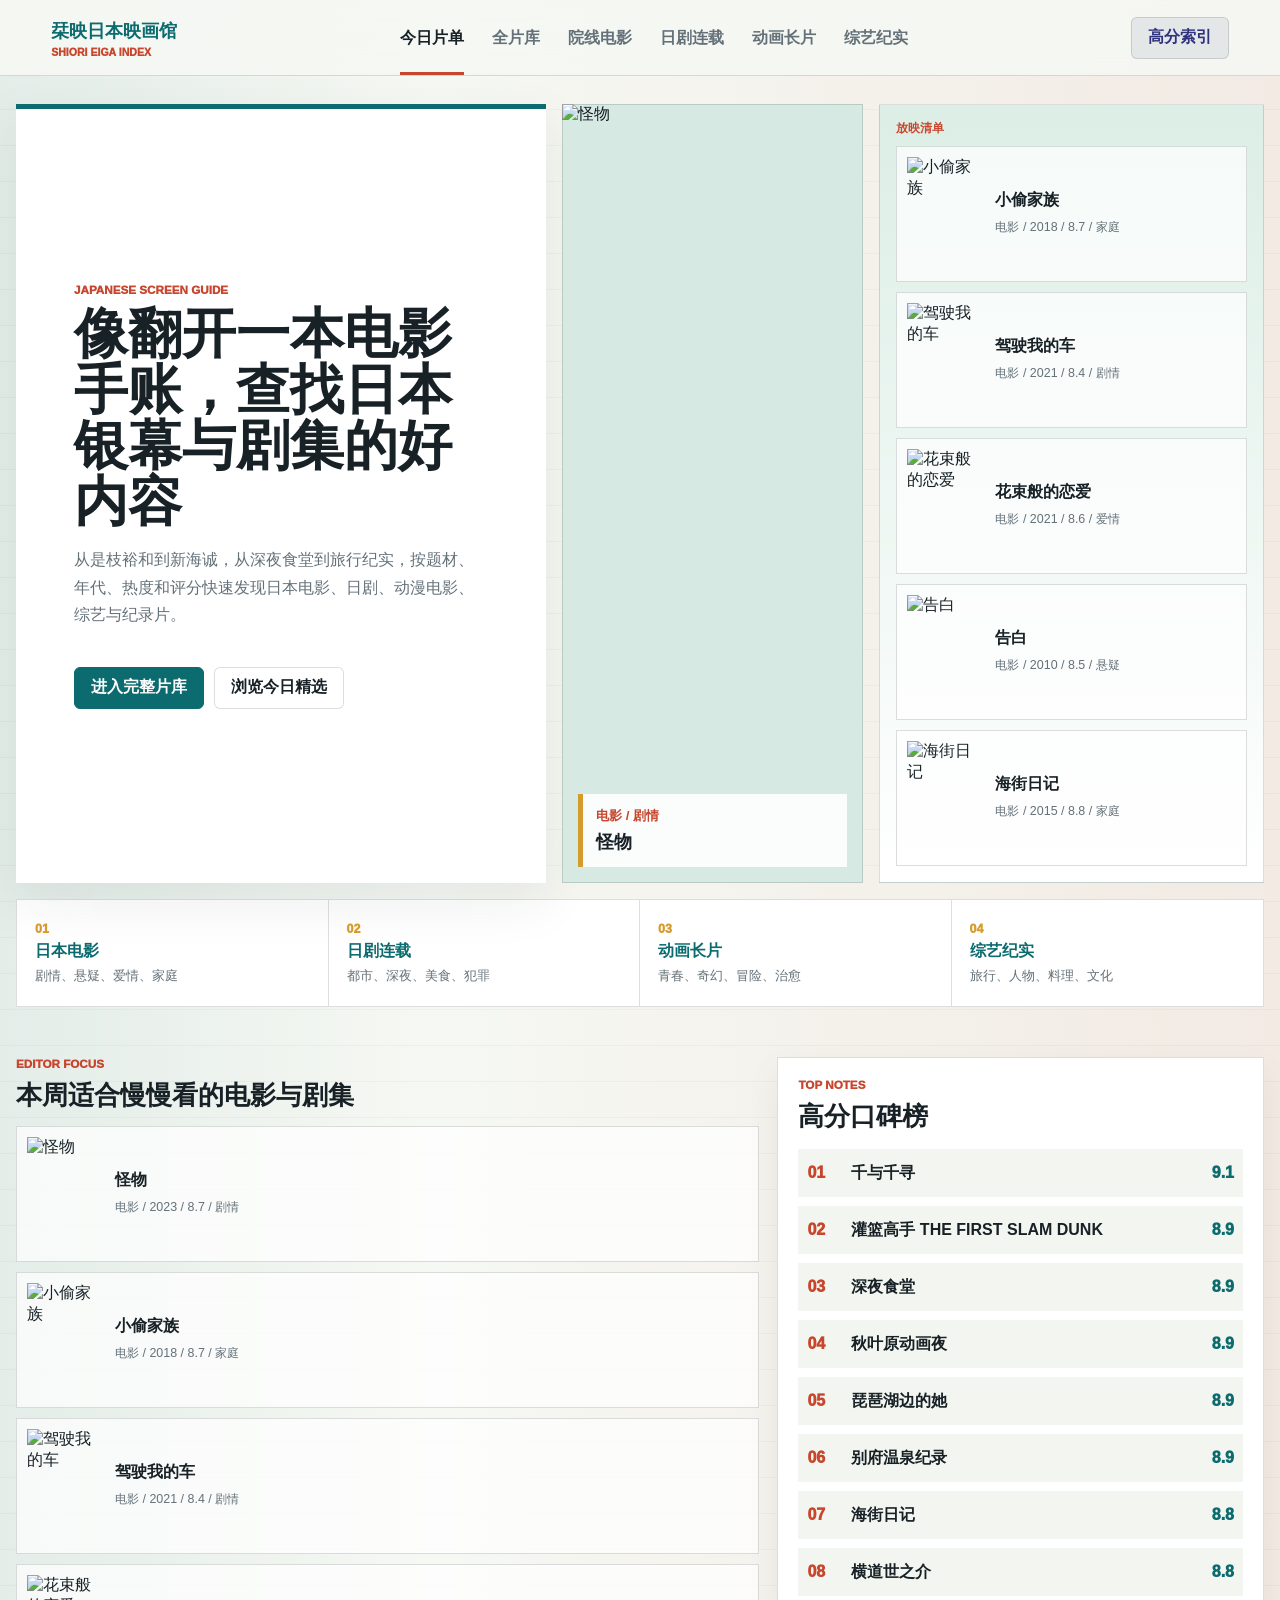
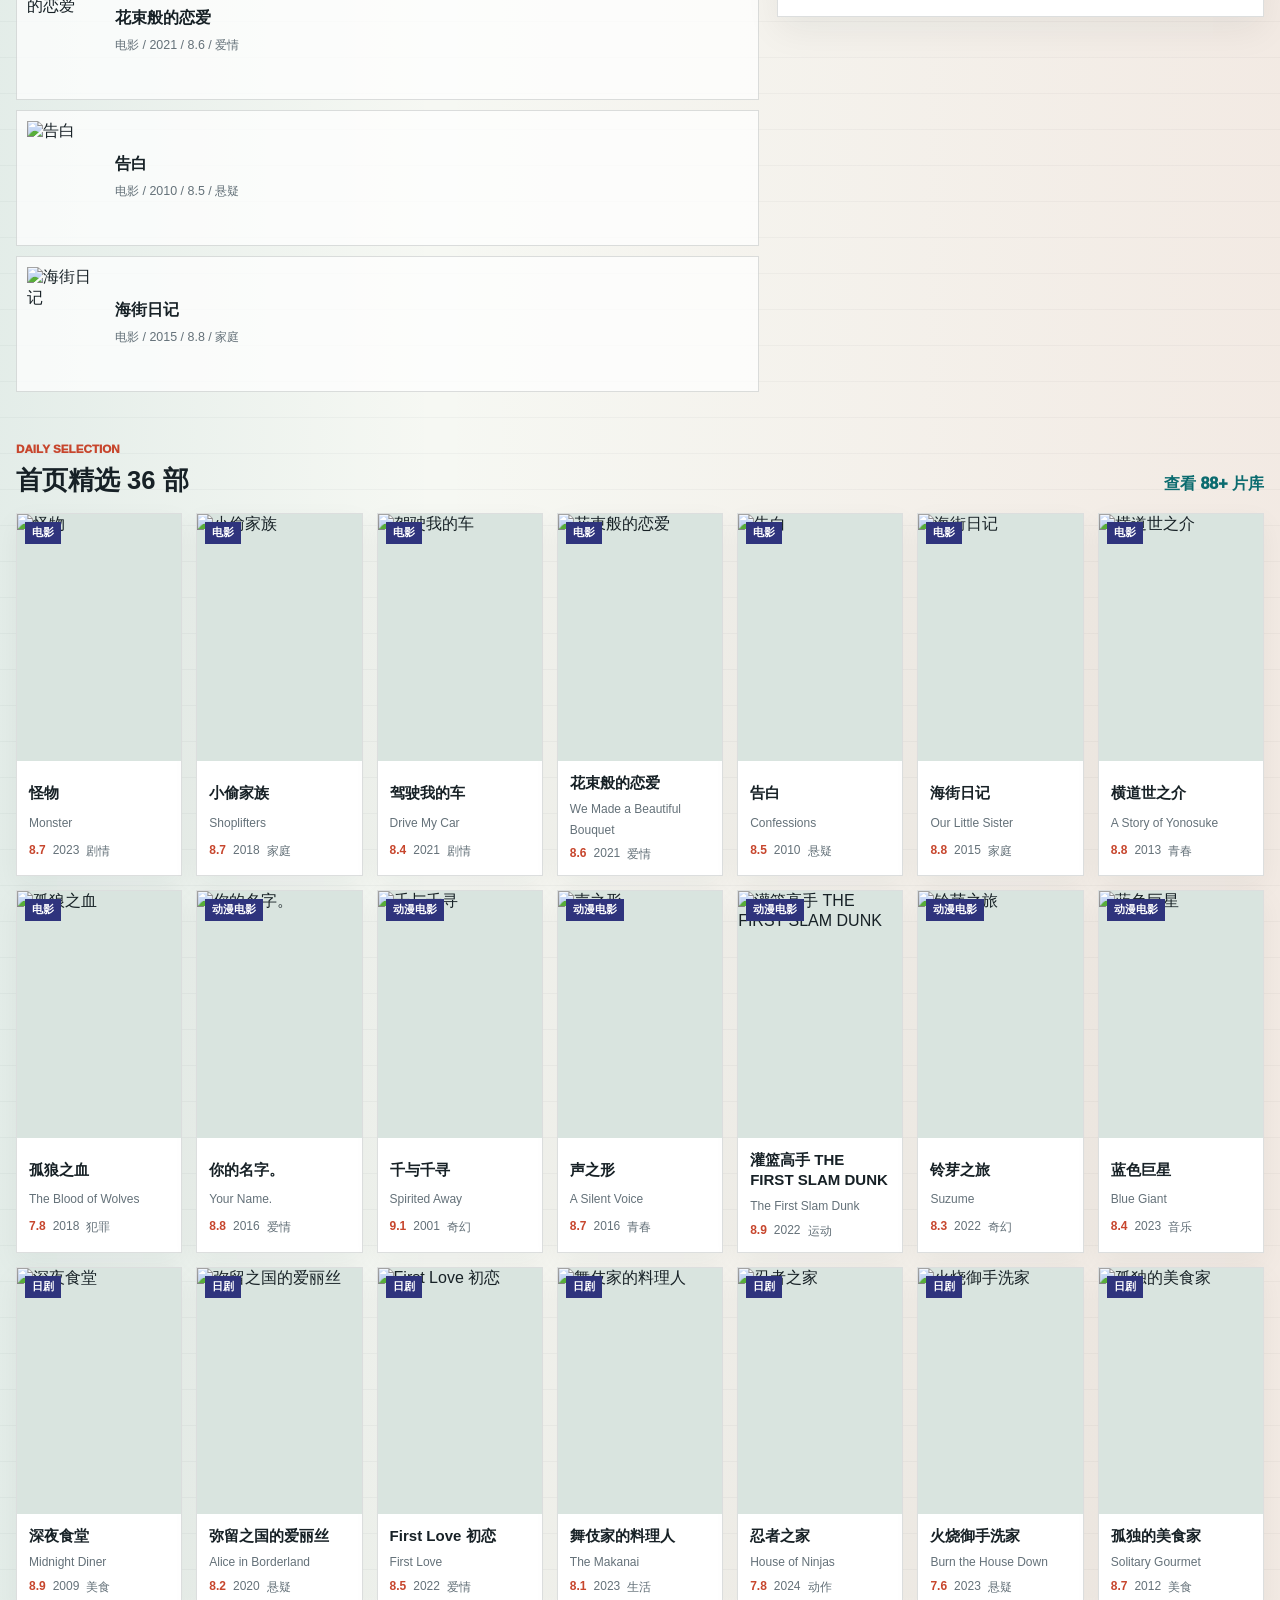
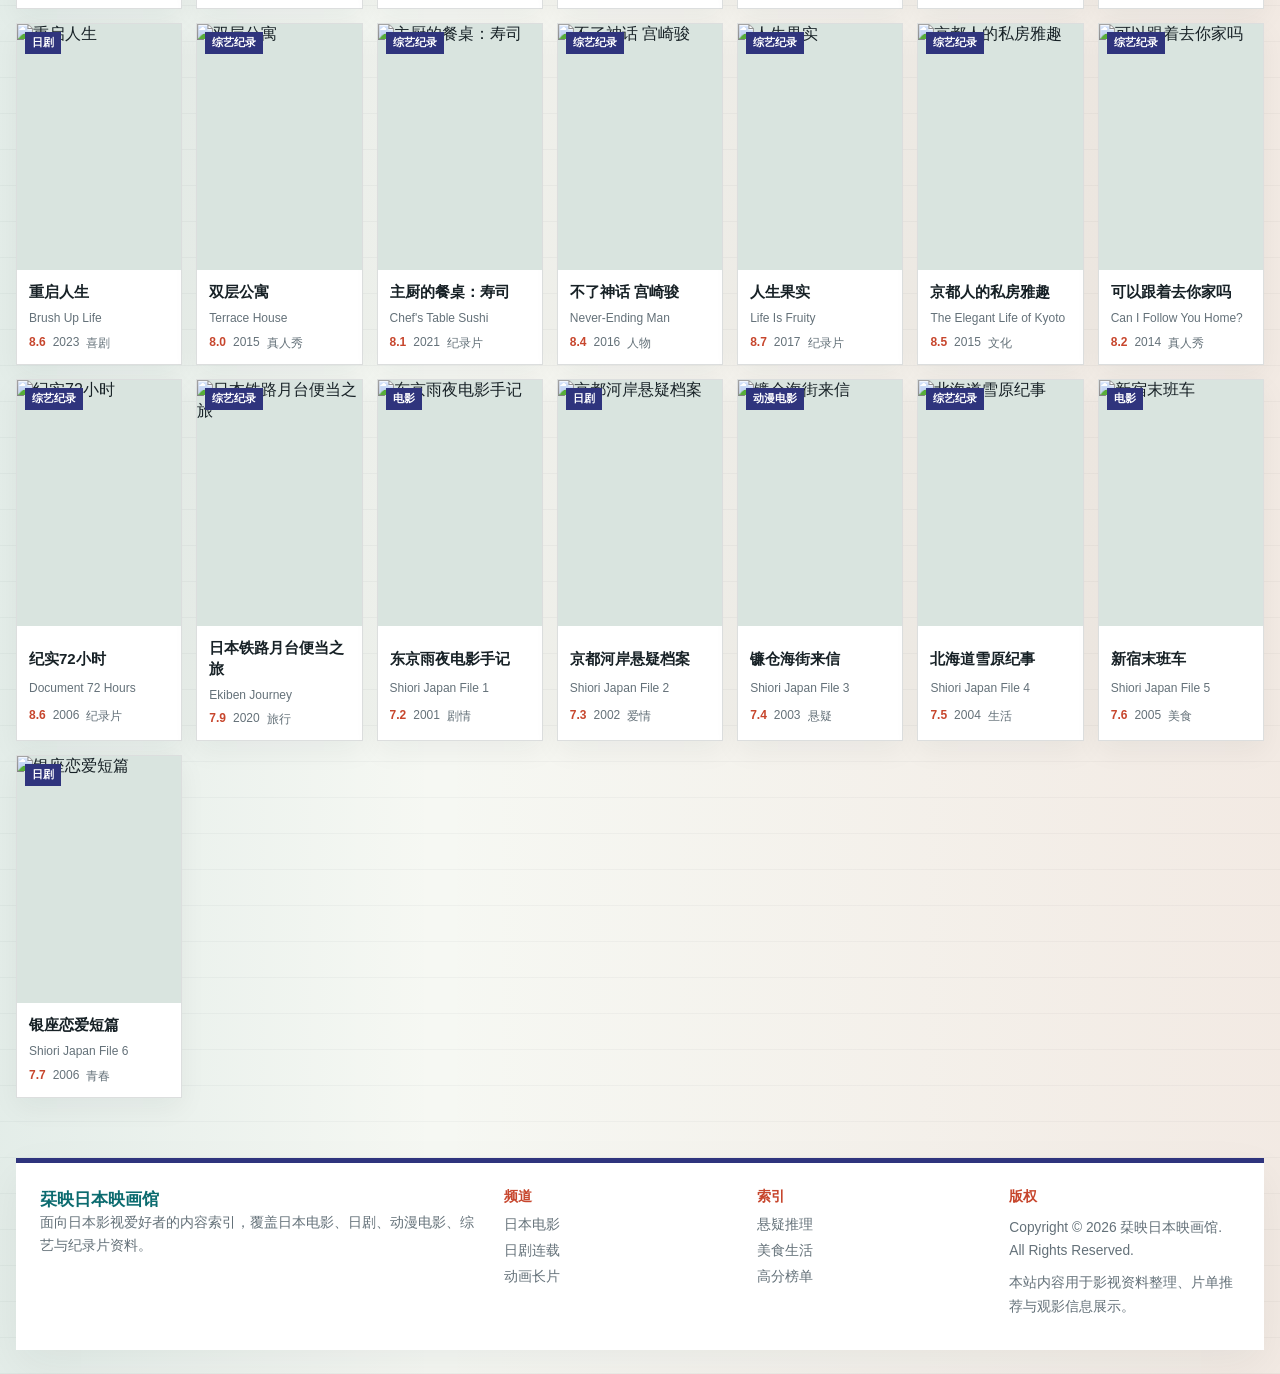
==== index.html @ 7784454e "Initial site0005 static site" ====
<!doctype html>
<html lang="zh-CN">
  <head>
    <meta charset="UTF-8" />
    <meta name="viewport" content="width=device-width, initial-scale=1.0" />
    <title>栞映日本映画馆_日本电影日剧动漫电影综艺纪录片高清片库推荐</title>
    <meta name="keywords" content="日本电影,日本电影网,日本电影推荐,日本电影片库,日本影视,日本日剧,日剧在线观看,日本动漫电影,日本综艺,日本纪录片,高清电影资源,高分日本电影,电影网站,日本电影大全" />
    <meta name="description" content="栞映日本映画馆整理日本电影、日剧、动漫电影、综艺、纪录片等高清内容资料，提供80+片库索引、30+首页精选、类型筛选、评分榜单、详情介绍和观影推荐。" />
    <link rel="stylesheet" href="./styles.css" />
  </head>
  <body data-page="home">
    <header class="topbar">
      <a class="logo" href="./index.html"><b>栞映日本映画馆</b><span>SHIORI EIGA INDEX</span></a>
      <nav class="nav" aria-label="主导航">
        <a class="active" href="./index.html">今日片单</a>
        <a href="./library.html">全片库</a>
        <a href="./library.html?kind=电影">院线电影</a>
        <a href="./library.html?kind=日剧">日剧连载</a>
        <a href="./library.html?kind=动漫电影">动画长片</a>
        <a href="./library.html?kind=综艺纪录">综艺纪实</a>
      </nav>
      <a class="top-action" href="./library.html?sort=score">高分索引</a>
    </header>

    <main>
      <section class="hero">
        <div class="hero-copy">
          <p class="kicker">Japanese screen guide</p>
          <h1>像翻开一本电影手账，查找日本银幕与剧集的好内容</h1>
          <p>从是枝裕和到新海诚，从深夜食堂到旅行纪实，按题材、年代、热度和评分快速发现日本电影、日剧、动漫电影、综艺与纪录片。</p>
          <div class="hero-actions">
            <a class="btn primary" href="./library.html">进入完整片库</a>
            <a class="btn quiet" href="#daily">浏览今日精选</a>
          </div>
        </div>
        <div class="hero-feature" id="heroFeature"></div>
        <aside class="hero-board">
          <p class="kicker">放映清单</p>
          <div id="heroQueue"></div>
        </aside>
      </section>

      <section class="channel-band" aria-label="频道入口">
        <a href="./library.html?kind=电影"><span>01</span><b>日本电影</b><small>剧情、悬疑、爱情、家庭</small></a>
        <a href="./library.html?kind=日剧"><span>02</span><b>日剧连载</b><small>都市、深夜、美食、犯罪</small></a>
        <a href="./library.html?kind=动漫电影"><span>03</span><b>动画长片</b><small>青春、奇幻、冒险、治愈</small></a>
        <a href="./library.html?kind=综艺纪录"><span>04</span><b>综艺纪实</b><small>旅行、人物、料理、文化</small></a>
      </section>

      <section class="section split">
        <div>
          <div class="section-title">
            <p class="kicker">Editor focus</p>
            <h2>本周适合慢慢看的电影与剧集</h2>
          </div>
          <div class="feature-list" id="spotlight"></div>
        </div>
        <aside class="rank-panel">
          <p class="kicker">Top notes</p>
          <h2>高分口碑榜</h2>
          <ol id="rankList"></ol>
        </aside>
      </section>

      <section class="section" id="daily">
        <div class="section-head">
          <div>
            <p class="kicker">Daily selection</p>
            <h2>首页精选 36 部</h2>
          </div>
          <a href="./library.html">查看 88+ 片库</a>
        </div>
        <div class="poster-grid" id="homeGrid"></div>
      </section>
    </main>

    <footer class="footer">
      <div class="footer-brand">
        <b>栞映日本映画馆</b>
        <p>面向日本影视爱好者的内容索引，覆盖日本电影、日剧、动漫电影、综艺与纪录片资料。</p>
      </div>
      <div>
        <h3>频道</h3>
        <a href="./library.html?kind=电影">日本电影</a>
        <a href="./library.html?kind=日剧">日剧连载</a>
        <a href="./library.html?kind=动漫电影">动画长片</a>
      </div>
      <div>
        <h3>索引</h3>
        <a href="./library.html?genre=悬疑">悬疑推理</a>
        <a href="./library.html?genre=美食">美食生活</a>
        <a href="./library.html?sort=score">高分榜单</a>
      </div>
      <div>
        <h3>版权</h3>
        <p>Copyright © 2026 栞映日本映画馆. All Rights Reserved.</p>
        <p>本站内容用于影视资料整理、片单推荐与观影信息展示。</p>
      </div>
    </footer>
    <script src="./app.js"></script>
  </body>
</html>
---- styles.css ----
:root {
  color-scheme: light;
  font-family: "Microsoft YaHei UI", "PingFang SC", "Helvetica Neue", Arial, sans-serif;
  --paper: #f6f8f3;
  --ink: #172126;
  --muted: #647179;
  --line: rgba(23, 33, 38, .15);
  --panel: #ffffff;
  --teal: #0b6b6f;
  --vermillion: #c7462d;
  --indigo: #2f347d;
  --gold: #d59b2d;
  --mint: #dceee6;
}

* { box-sizing: border-box; }
html { scroll-behavior: smooth; }
body {
  margin: 0;
  min-height: 100vh;
  color: var(--ink);
  background:
    linear-gradient(90deg, rgba(11, 107, 111, .08), transparent 34%, rgba(199, 70, 45, .08)),
    repeating-linear-gradient(0deg, rgba(23,33,38,.035) 0 1px, transparent 1px 36px),
    var(--paper);
}
a { color: inherit; text-decoration: none; }
img { display: block; max-width: 100%; }
h1,h2,h3,p { margin-top: 0; }

.topbar {
  position: sticky;
  top: 0;
  z-index: 50;
  display: grid;
  grid-template-columns: auto minmax(0, 1fr) auto;
  gap: 22px;
  align-items: center;
  min-height: 76px;
  padding: 0 clamp(16px, 4vw, 54px);
  border-bottom: 1px solid var(--line);
  background: rgba(246, 248, 243, .9);
  backdrop-filter: blur(18px);
}
.logo { display: grid; gap: 3px; white-space: nowrap; }
.logo b { color: var(--teal); font-size: 1.15rem; }
.logo span { color: var(--vermillion); font-size: .66rem; font-weight: 950; }
.nav {
  display: flex;
  justify-content: center;
  gap: clamp(12px, 2.2vw, 28px);
  overflow-x: auto;
  color: var(--muted);
  white-space: nowrap;
  font-weight: 900;
}
.nav a { padding: 28px 0 23px; border-bottom: 3px solid transparent; }
.nav a:hover,.nav a.active { color: var(--ink); border-color: var(--vermillion); }
.top-action,.btn {
  display: inline-flex;
  align-items: center;
  justify-content: center;
  min-height: 42px;
  padding: 0 16px;
  border: 1px solid var(--line);
  border-radius: 6px;
  font-weight: 950;
  white-space: nowrap;
}
.top-action { color: var(--indigo); background: rgba(47, 52, 125, .08); }
.btn.primary { color: #fff; border-color: var(--teal); background: var(--teal); }
.btn.quiet { background: rgba(255,255,255,.72); }

.hero {
  width: min(1440px, calc(100% - 32px));
  margin: 28px auto 0;
  display: grid;
  grid-template-columns: minmax(340px, 1.02fr) minmax(260px, .58fr) minmax(290px, .74fr);
  gap: 16px;
}
.hero-copy {
  min-height: 430px;
  display: grid;
  align-content: center;
  padding: clamp(24px, 5vw, 58px);
  border-top: 5px solid var(--teal);
  background: var(--panel);
  box-shadow: 0 18px 50px rgba(23, 33, 38, .08);
}
.kicker {
  margin-bottom: 10px;
  color: var(--vermillion);
  font-size: .73rem;
  font-weight: 950;
  text-transform: uppercase;
  letter-spacing: 0;
}
h1 { margin-bottom: 16px; font-size: clamp(2.05rem, 4.2vw, 4.7rem); line-height: 1.04; letter-spacing: 0; }
h2 { margin-bottom: 0; font-size: clamp(1.32rem, 2vw, 2.12rem); line-height: 1.18; letter-spacing: 0; }
.hero-copy p:not(.kicker),.page-title p,.card-body p,.footer p,.detail-copy p,.feature-row small { color: var(--muted); line-height: 1.72; }
.hero-actions { display: flex; flex-wrap: wrap; gap: 10px; margin-top: 22px; }

.hero-feature {
  min-height: 430px;
  overflow: hidden;
  background: #d7e9e3;
  box-shadow: inset 0 0 0 1px var(--line);
}
.hero-feature a,.hero-feature img { width: 100%; height: 100%; }
.hero-feature a { position: relative; display: block; }
.hero-feature img { object-fit: cover; filter: saturate(.95) contrast(1.04); }
.hero-feature span {
  position: absolute;
  left: 16px;
  right: 16px;
  bottom: 16px;
  display: grid;
  gap: 4px;
  padding: 13px;
  border-left: 5px solid var(--gold);
  background: rgba(255,255,255,.88);
  backdrop-filter: blur(10px);
}
.hero-feature small { color: var(--vermillion); font-weight: 900; }
.hero-feature b { font-size: 1.15rem; }
.hero-board {
  padding: 16px;
  border: 1px solid var(--line);
  background: linear-gradient(180deg, var(--mint), #fff);
}
#heroQueue,.feature-list { display: grid; gap: 10px; }
.feature-row {
  display: grid;
  grid-template-columns: 76px 1fr;
  gap: 12px;
  align-items: center;
  min-height: 104px;
  padding: 10px;
  border: 1px solid var(--line);
  background: rgba(255,255,255,.74);
}
.feature-row img { width: 76px; aspect-ratio: 2/3; object-fit: cover; }
.feature-row b,.feature-row small { display: block; }
.feature-row small { margin-top: 6px; font-size: .78rem; }

.channel-band,.section,.page-title {
  width: min(1440px, calc(100% - 32px));
  margin-left: auto;
  margin-right: auto;
}
.channel-band {
  display: grid;
  grid-template-columns: repeat(4, minmax(0, 1fr));
  gap: 0;
  margin-top: 16px;
  border: 1px solid var(--line);
  background: var(--panel);
}
.channel-band a {
  min-height: 106px;
  padding: 18px;
  display: grid;
  align-content: center;
  gap: 5px;
  border-right: 1px solid var(--line);
}
.channel-band a:last-child { border-right: 0; }
.channel-band span { color: var(--gold); font-size: .78rem; font-weight: 950; }
.channel-band b { color: var(--teal); }
.channel-band small { color: var(--muted); }

.section,.page-title { padding-top: 50px; }
.section.compact { padding-top: 22px; }
.section-title { margin-bottom: 16px; }
.section-head { display: flex; justify-content: space-between; align-items: end; gap: 16px; margin-bottom: 18px; }
.section-head a { color: var(--teal); font-weight: 950; }
.split { display: grid; grid-template-columns: minmax(0, 1.1fr) minmax(300px, .72fr); gap: 18px; }
.rank-panel {
  align-self: start;
  padding: 20px;
  border: 1px solid var(--line);
  background: var(--panel);
  box-shadow: 0 14px 34px rgba(23,33,38,.06);
}
.rank-panel ol { margin: 18px 0 0; padding: 0; list-style: none; display: grid; gap: 9px; counter-reset: rank; }
.rank-panel li { counter-increment: rank; }
.rank-panel a {
  display: grid;
  grid-template-columns: 34px 1fr auto;
  align-items: center;
  gap: 10px;
  min-height: 48px;
  padding: 9px;
  background: #f3f6f0;
}
.rank-panel a::before { content: counter(rank, decimal-leading-zero); color: var(--vermillion); font-weight: 950; }
.rank-panel span { color: var(--teal); font-weight: 950; }

.poster-grid {
  display: grid;
  grid-template-columns: repeat(auto-fill, minmax(156px, 1fr));
  gap: 14px;
}
.card {
  overflow: hidden;
  border: 1px solid var(--line);
  background: var(--panel);
  box-shadow: 0 10px 26px rgba(23,33,38,.05);
}
.card a { display: grid; height: 100%; }
.cover { position: relative; aspect-ratio: 2/3; overflow: hidden; background: #d9e4df; }
.cover img { width: 100%; height: 100%; object-fit: cover; transition: transform .25s ease; }
.card:hover .cover img { transform: scale(1.04); }
.cover span {
  position: absolute;
  left: 8px;
  top: 8px;
  padding: 4px 7px;
  color: #fff;
  background: var(--indigo);
  font-size: .68rem;
  font-weight: 950;
}
.card-body { display: grid; gap: 6px; padding: 12px; }
.card-body h3 { margin-bottom: 0; font-size: .94rem; line-height: 1.34; }
.card-body p { margin: 0; font-size: .75rem; }
.meta,.detail-meta { display: flex; flex-wrap: wrap; gap: 7px; color: var(--muted); font-size: .75rem; }
.meta b { color: var(--vermillion); }
.pill,.detail-meta span { padding: 5px 8px; border: 1px solid var(--line); background: #fff; }

.page-title {
  padding-bottom: 4px;
  border-bottom: 1px solid var(--line);
}
.page-title h1 { margin-bottom: 10px; }
.filters {
  width: min(1440px, calc(100% - 32px));
  margin: 22px auto 0;
  padding: 12px;
  display: flex;
  flex-wrap: wrap;
  gap: 10px;
  border: 1px solid var(--line);
  background: var(--panel);
}
.filters button,.filters select {
  min-height: 38px;
  padding: 0 12px;
  border: 1px solid var(--line);
  border-radius: 6px;
  color: var(--ink);
  background: #f7faf5;
  font: inherit;
  font-weight: 900;
}

.detail {
  width: min(1180px, calc(100% - 32px));
  margin: 34px auto 0;
  display: grid;
  grid-template-columns: minmax(220px, 350px) minmax(0, 1fr);
  gap: 18px;
}
.detail-cover { overflow: hidden; border: 1px solid var(--line); background: #d9e4df; }
.detail-cover img { width: 100%; aspect-ratio: 2/3; object-fit: cover; }
.detail-copy {
  padding: clamp(22px, 5vw, 48px);
  align-self: stretch;
  display: grid;
  align-content: center;
  border: 1px solid var(--line);
  border-left: 6px solid var(--teal);
  background: var(--panel);
}
.origin { color: var(--vermillion); font-weight: 900; }
.detail-meta { margin: 12px 0 20px; }
.detail .btn { width: max-content; margin-top: 12px; }

.footer {
  width: min(1440px, calc(100% - 32px));
  margin: 60px auto 24px;
  padding: 24px;
  border-top: 5px solid var(--indigo);
  display: grid;
  grid-template-columns: minmax(260px, 1.15fr) repeat(3, minmax(150px, .6fr));
  gap: 22px;
  background: var(--panel);
  box-shadow: 0 16px 42px rgba(23,33,38,.06);
}
.footer b { color: var(--teal); font-size: 1.08rem; }
.footer h3 { margin: 0 0 10px; color: var(--vermillion); font-size: .9rem; }
.footer a,.footer p { display: block; margin: 0 0 8px; color: var(--muted); font-size: .86rem; }

@media (max-width: 1080px) {
  .topbar { grid-template-columns: 1fr; padding: 14px 16px; }
  .nav { justify-content: start; }
  .top-action { display: none; }
  .hero,.split,.detail { grid-template-columns: 1fr; }
  .hero-copy,.hero-feature { min-height: 330px; }
  .channel-band,.footer { grid-template-columns: repeat(2, minmax(0, 1fr)); }
  .channel-band a:nth-child(2) { border-right: 0; }
  .channel-band a:nth-child(1),.channel-band a:nth-child(2) { border-bottom: 1px solid var(--line); }
}
@media (max-width: 640px) {
  .poster-grid { grid-template-columns: repeat(2, minmax(0, 1fr)); }
  .channel-band,.footer { grid-template-columns: 1fr; }
  .channel-band a { border-right: 0; border-bottom: 1px solid var(--line); }
  .channel-band a:last-child { border-bottom: 0; }
  h1 { font-size: 2.18rem; }
}
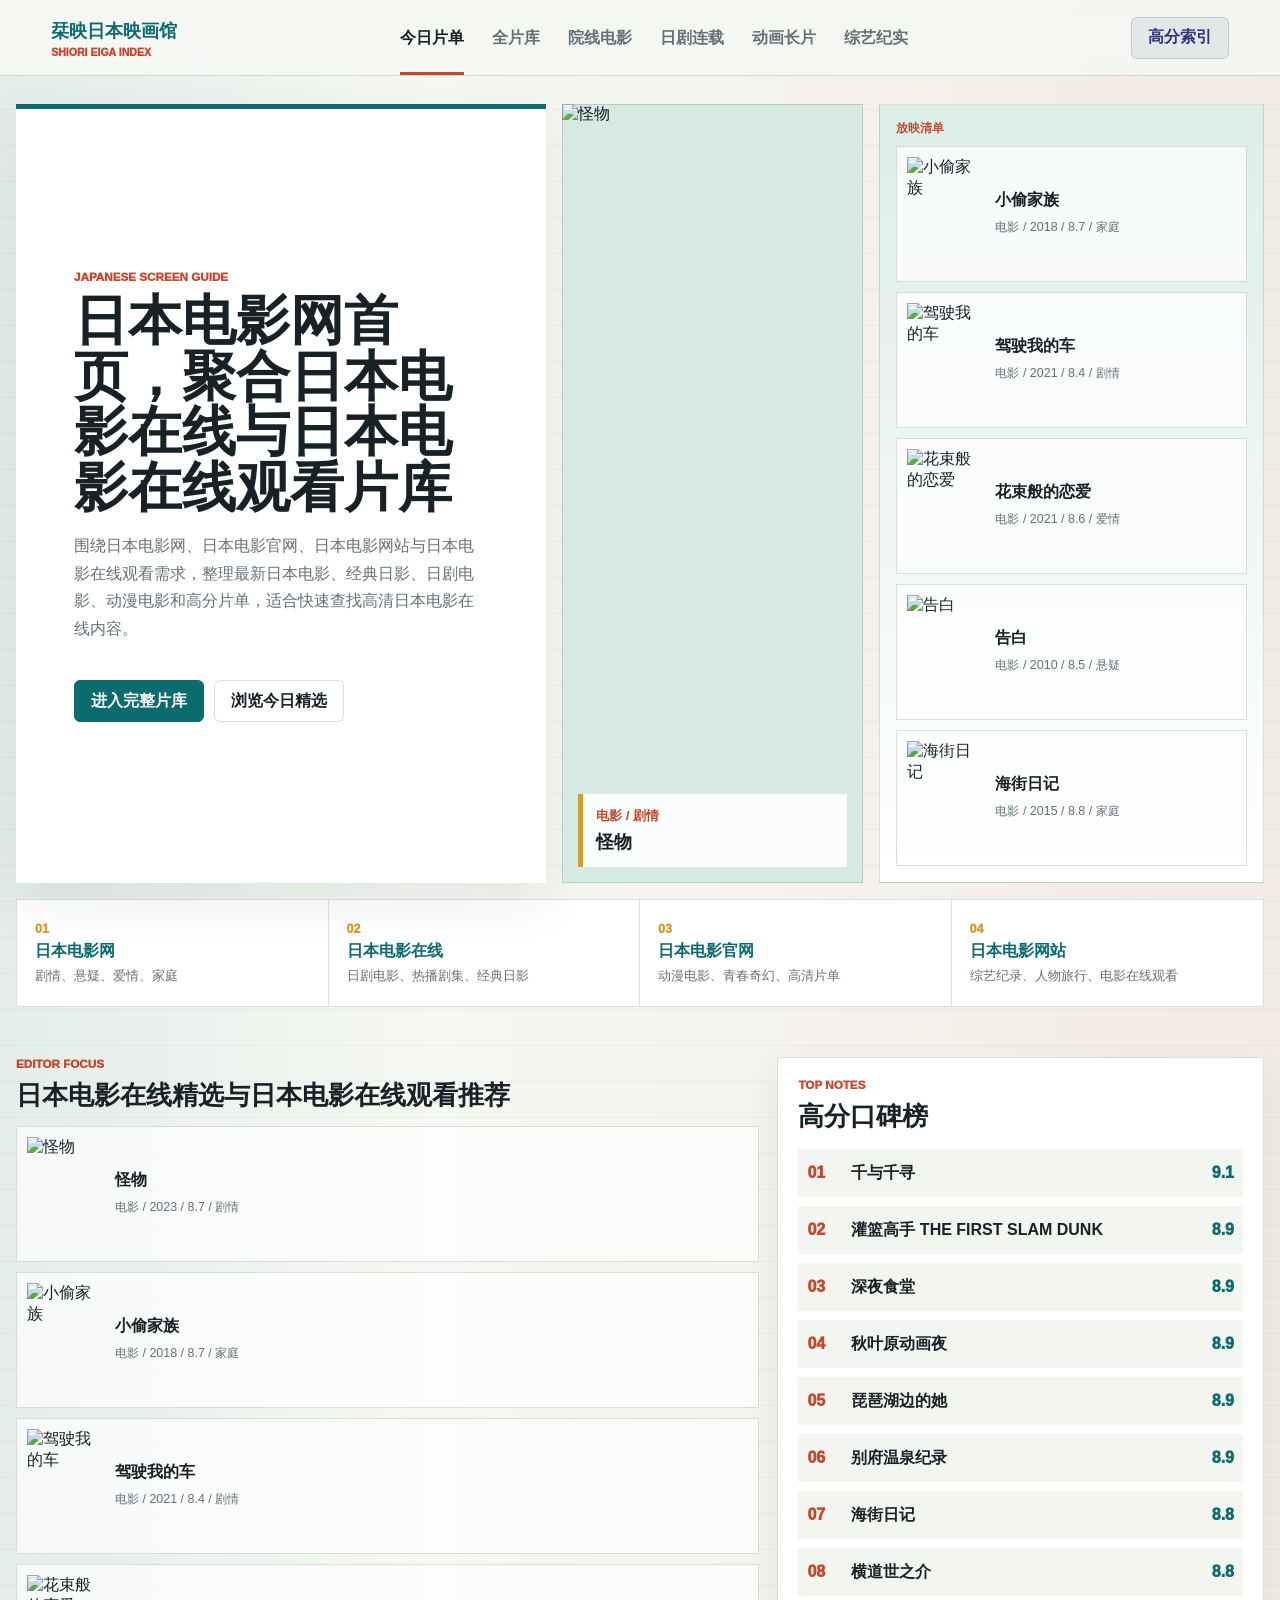
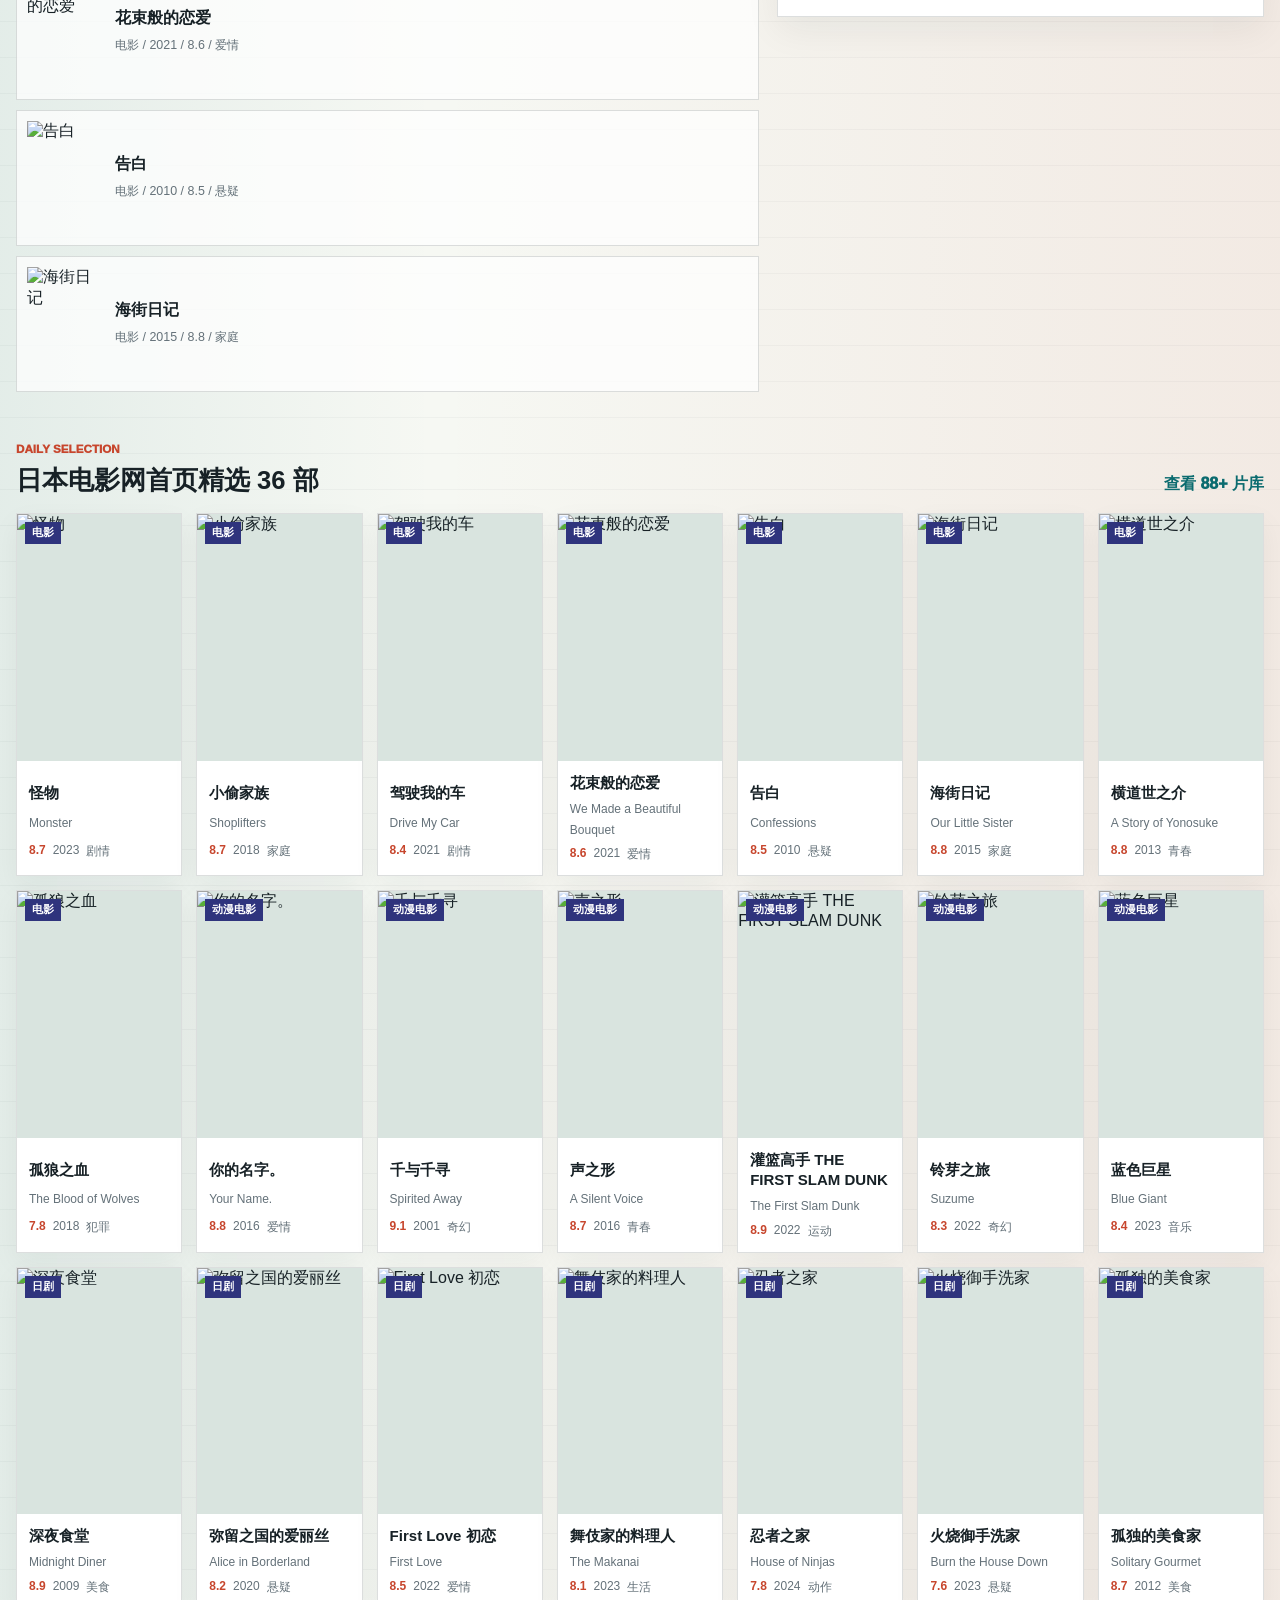
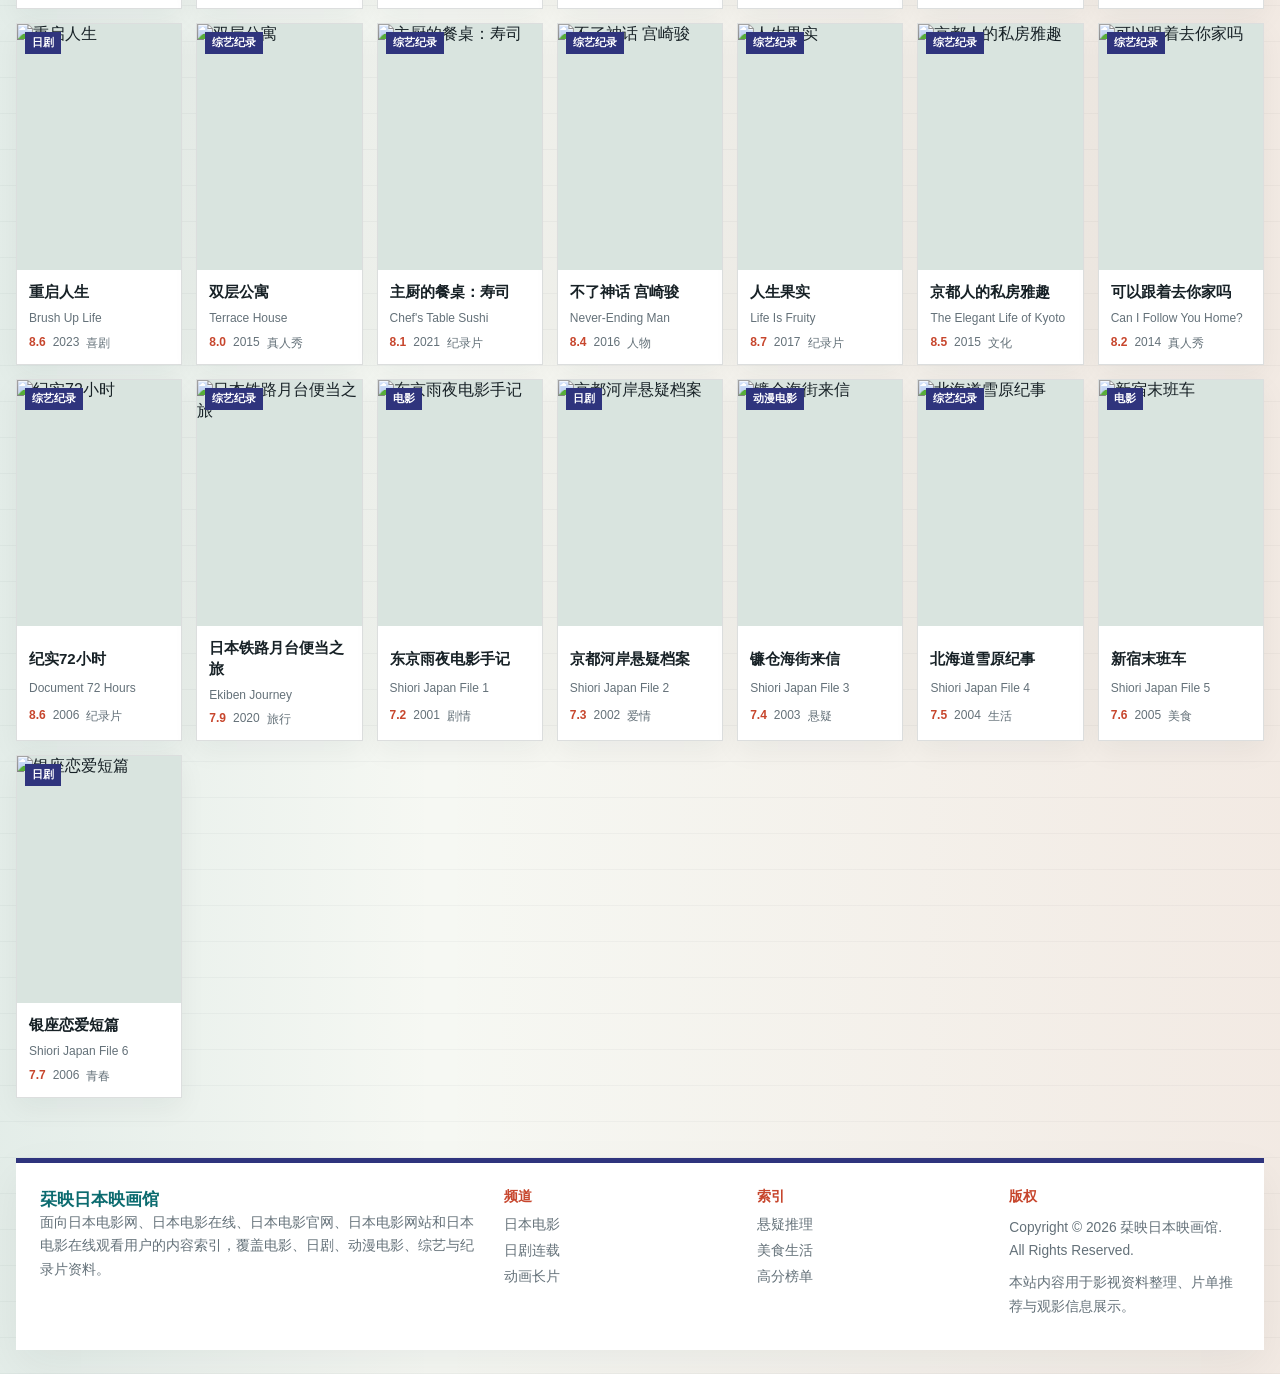
==== commit c849bf80: "Use TDK file and focus Japanese movie keywords" ====
--- a/index.html
+++ b/index.html
@@ -3,9 +3,9 @@
   <head>
     <meta charset="UTF-8" />
     <meta name="viewport" content="width=device-width, initial-scale=1.0" />
-    <title>栞映日本映画馆_日本电影日剧动漫电影综艺纪录片高清片库推荐</title>
-    <meta name="keywords" content="日本电影,日本电影网,日本电影推荐,日本电影片库,日本影视,日本日剧,日剧在线观看,日本动漫电影,日本综艺,日本纪录片,高清电影资源,高分日本电影,电影网站,日本电影大全" />
-    <meta name="description" content="栞映日本映画馆整理日本电影、日剧、动漫电影、综艺、纪录片等高清内容资料，提供80+片库索引、30+首页精选、类型筛选、评分榜单、详情介绍和观影推荐。" />
+    <title>在线观看日本电影 - 高清日本电影免费在线观看</title>
+    <meta name="keywords" content="在线观看日本电影,日本电影免费观看,高清日本电影,日本电影在线,日本电影推荐,日本电影大全,日本电影网站" />
+    <meta name="description" content="免费在线观看高清日本电影，提供最新日本电影、经典日本电影、日本动画电影在线观看，每日更新日本电影资源，支持手机电脑在线播放。" />
     <link rel="stylesheet" href="./styles.css" />
   </head>
   <body data-page="home">
@@ -26,8 +26,8 @@
       <section class="hero">
         <div class="hero-copy">
           <p class="kicker">Japanese screen guide</p>
-          <h1>像翻开一本电影手账，查找日本银幕与剧集的好内容</h1>
-          <p>从是枝裕和到新海诚，从深夜食堂到旅行纪实，按题材、年代、热度和评分快速发现日本电影、日剧、动漫电影、综艺与纪录片。</p>
+          <h1>日本电影网首页，聚合日本电影在线与日本电影在线观看片库</h1>
+          <p>围绕日本电影网、日本电影官网、日本电影网站与日本电影在线观看需求，整理最新日本电影、经典日影、日剧电影、动漫电影和高分片单，适合快速查找高清日本电影在线内容。</p>
           <div class="hero-actions">
             <a class="btn primary" href="./library.html">进入完整片库</a>
             <a class="btn quiet" href="#daily">浏览今日精选</a>
@@ -41,17 +41,17 @@
       </section>
 
       <section class="channel-band" aria-label="频道入口">
-        <a href="./library.html?kind=电影"><span>01</span><b>日本电影</b><small>剧情、悬疑、爱情、家庭</small></a>
-        <a href="./library.html?kind=日剧"><span>02</span><b>日剧连载</b><small>都市、深夜、美食、犯罪</small></a>
-        <a href="./library.html?kind=动漫电影"><span>03</span><b>动画长片</b><small>青春、奇幻、冒险、治愈</small></a>
-        <a href="./library.html?kind=综艺纪录"><span>04</span><b>综艺纪实</b><small>旅行、人物、料理、文化</small></a>
+        <a href="./library.html?kind=电影"><span>01</span><b>日本电影网</b><small>剧情、悬疑、爱情、家庭</small></a>
+        <a href="./library.html?kind=日剧"><span>02</span><b>日本电影在线</b><small>日剧电影、热播剧集、经典日影</small></a>
+        <a href="./library.html?kind=动漫电影"><span>03</span><b>日本电影官网</b><small>动漫电影、青春奇幻、高清片单</small></a>
+        <a href="./library.html?kind=综艺纪录"><span>04</span><b>日本电影网站</b><small>综艺纪录、人物旅行、电影在线观看</small></a>
       </section>
 
       <section class="section split">
         <div>
           <div class="section-title">
             <p class="kicker">Editor focus</p>
-            <h2>本周适合慢慢看的电影与剧集</h2>
+            <h2>日本电影在线精选与日本电影在线观看推荐</h2>
           </div>
           <div class="feature-list" id="spotlight"></div>
         </div>
@@ -66,7 +66,7 @@
         <div class="section-head">
           <div>
             <p class="kicker">Daily selection</p>
-            <h2>首页精选 36 部</h2>
+            <h2>日本电影网首页精选 36 部</h2>
           </div>
           <a href="./library.html">查看 88+ 片库</a>
         </div>
@@ -77,7 +77,7 @@
     <footer class="footer">
       <div class="footer-brand">
         <b>栞映日本映画馆</b>
-        <p>面向日本影视爱好者的内容索引，覆盖日本电影、日剧、动漫电影、综艺与纪录片资料。</p>
+        <p>面向日本电影网、日本电影在线、日本电影官网、日本电影网站和日本电影在线观看用户的内容索引，覆盖电影、日剧、动漫电影、综艺与纪录片资料。</p>
       </div>
       <div>
         <h3>频道</h3>
